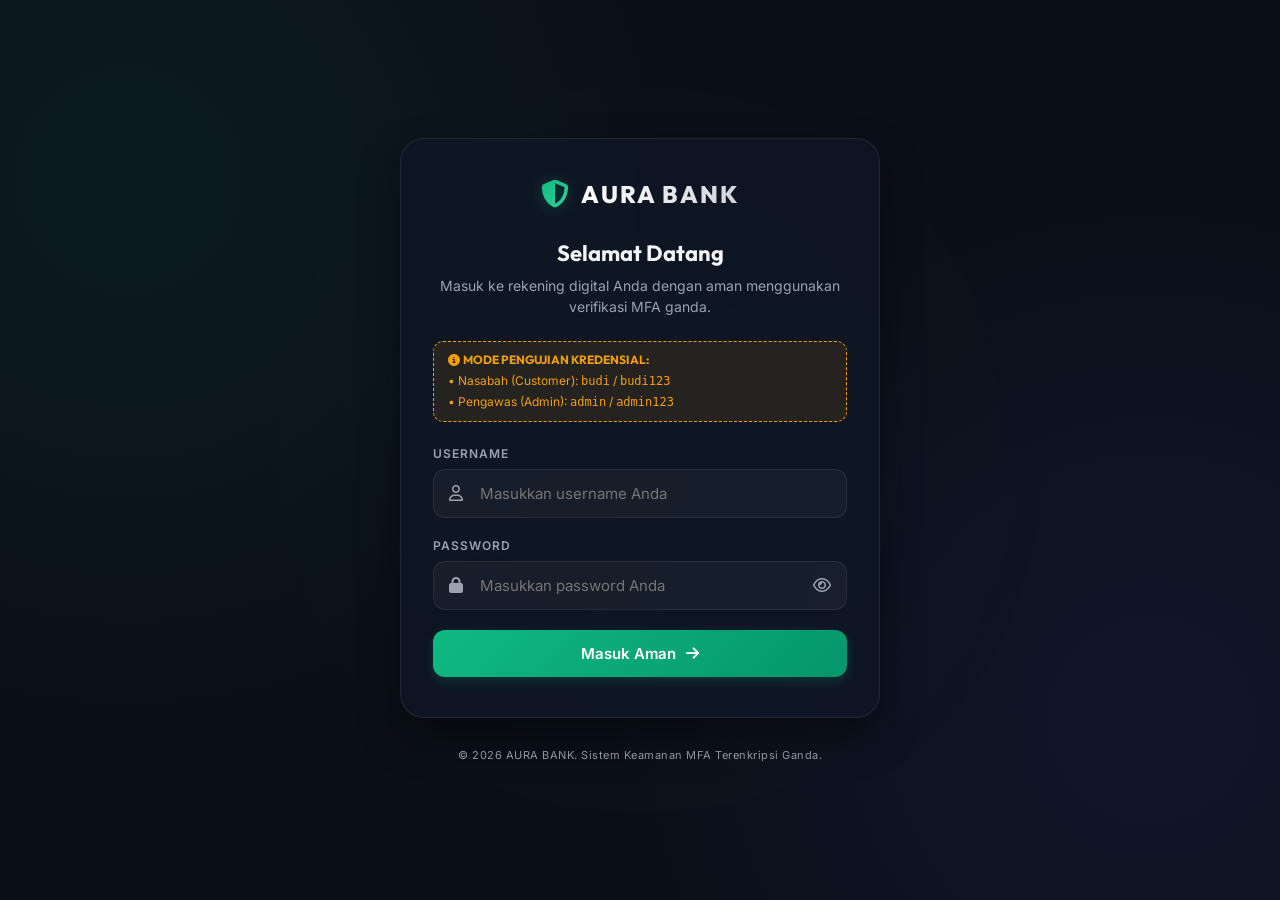
==== templates/index.html @ c96a9a83 "feat: initialize FastAPI banking application with modular authentication, OTP, and SQLite integratio" ====
<!DOCTYPE html>
<html lang="id">
<head>
    <meta charset="UTF-8">
    <meta name="viewport" content="width=device-width, initial-scale=1.0">
    <title>AURA BANK | Secure Digital Banking</title>
    <!-- Google Fonts: Inter & Outfit -->
    <link rel="preconnect" href="https://fonts.googleapis.com">
    <link rel="preconnect" href="https://fonts.gstatic.com" crossorigin>
    <link href="https://fonts.googleapis.com/css2?family=Inter:wght@300;400;500;600;700&family=Outfit:wght@400;500;600;700;800&display=swap" rel="stylesheet">
    <!-- FontAwesome for Premium Icons -->
    <link rel="stylesheet" href="https://cdnjs.cloudflare.com/ajax/libs/font-awesome/6.4.0/css/all.min.css">
    
    <style>
        :root {
            --bg-color: #0b0f19;
            --card-bg: rgba(17, 24, 39, 0.7);
            --card-border: rgba(255, 255, 255, 0.08);
            --primary: #10b981;
            --primary-hover: #34d399;
            --primary-light: rgba(16, 185, 129, 0.1);
            --secondary: #6366f1;
            --accent: #f59e0b;
            --accent-light: rgba(245, 158, 11, 0.1);
            --text-main: #f3f4f6;
            --text-muted: #9ca3af;
            --danger: #ef4444;
            --danger-light: rgba(239, 68, 68, 0.1);
            --font-display: 'Outfit', sans-serif;
            --font-body: 'Inter', sans-serif;
            --glass-blur: 16px;
        }

        * {
            box-sizing: border-box;
            margin: 0;
            padding: 0;
            transition: all 0.25s ease;
        }

        body {
            font-family: var(--font-body);
            background-color: var(--bg-color);
            background-image: 
                radial-gradient(circle at 10% 20%, rgba(16, 185, 129, 0.08) 0%, transparent 40%),
                radial-gradient(circle at 90% 80%, rgba(99, 102, 241, 0.08) 0%, transparent 40%);
            background-attachment: fixed;
            color: var(--text-main);
            min-height: 100vh;
            display: flex;
            flex-direction: column;
            justify-content: center;
            align-items: center;
            overflow-x: hidden;
            padding: 20px;
        }

        /* Ambient glowing dots */
        .glowing-bg {
            position: absolute;
            width: 400px;
            height: 400px;
            background: var(--primary);
            filter: blur(150px);
            opacity: 0.05;
            border-radius: 50%;
            z-index: -1;
            pointer-events: none;
        }

        /* Container & Cards */
        .container {
            width: 100%;
            max-width: 480px;
            position: relative;
        }

        .card {
            background: var(--card-bg);
            backdrop-filter: blur(var(--glass-blur));
            -webkit-backdrop-filter: blur(var(--glass-blur));
            border: 1px solid var(--card-border);
            border-radius: 24px;
            padding: 40px 32px;
            box-shadow: 0 20px 40px rgba(0, 0, 0, 0.4);
            display: none; /* Controlled by JS classes */
            animation: slideUp 0.5s cubic-bezier(0.16, 1, 0.3, 1) forwards;
        }

        .card.active {
            display: block;
        }

        @keyframes slideUp {
            from {
                opacity: 0;
                transform: translateY(20px);
            }
            to {
                opacity: 1;
                transform: translateY(0);
            }
        }

        /* Bank Logo / Header */
        .brand {
            display: flex;
            align-items: center;
            justify-content: center;
            gap: 12px;
            margin-bottom: 30px;
        }

        .brand-logo {
            font-size: 28px;
            color: var(--primary);
            background: linear-gradient(135deg, var(--primary), var(--primary-hover));
            -webkit-background-clip: text;
            -webkit-text-fill-color: transparent;
            filter: drop-shadow(0 2px 8px rgba(16, 185, 129, 0.3));
        }

        .brand-name {
            font-family: var(--font-display);
            font-weight: 800;
            font-size: 24px;
            letter-spacing: 2px;
            background: linear-gradient(to right, #ffffff, #d1d5db);
            -webkit-background-clip: text;
            -webkit-text-fill-color: transparent;
        }

        .card-title {
            font-family: var(--font-display);
            font-size: 22px;
            font-weight: 700;
            text-align: center;
            margin-bottom: 8px;
        }

        .card-subtitle {
            font-size: 14px;
            color: var(--text-muted);
            text-align: center;
            margin-bottom: 24px;
            line-height: 1.5;
        }

        /* Form Controls */
        .form-group {
            margin-bottom: 20px;
            position: relative;
        }

        .form-label {
            display: block;
            font-size: 12px;
            font-weight: 600;
            text-transform: uppercase;
            letter-spacing: 1px;
            color: var(--text-muted);
            margin-bottom: 8px;
        }

        .input-wrapper {
            position: relative;
        }

        .input-icon {
            position: absolute;
            left: 16px;
            top: 50%;
            transform: translateY(-50%);
            color: var(--text-muted);
            font-size: 16px;
        }

        .form-input {
            width: 100%;
            background: rgba(255, 255, 255, 0.04);
            border: 1px solid rgba(255, 255, 255, 0.08);
            border-radius: 12px;
            padding: 14px 16px 14px 46px;
            color: var(--text-main);
            font-family: var(--font-body);
            font-size: 15px;
            outline: none;
        }

        .form-input:focus {
            border-color: var(--primary);
            background: rgba(255, 255, 255, 0.07);
            box-shadow: 0 0 0 3px rgba(16, 185, 129, 0.15);
        }

        .password-toggle {
            position: absolute;
            right: 16px;
            top: 50%;
            transform: translateY(-50%);
            color: var(--text-muted);
            cursor: pointer;
        }

        .password-toggle:hover {
            color: var(--text-main);
        }

        /* Helper Badge (Testing Mode) */
        .test-badge {
            background: var(--accent-light);
            border: 1px dashed var(--accent);
            color: var(--accent);
            border-radius: 10px;
            padding: 10px 14px;
            font-size: 12px;
            margin-bottom: 24px;
            display: flex;
            flex-direction: column;
            gap: 4px;
            line-height: 1.4;
        }

        .test-badge strong {
            font-family: var(--font-display);
        }

        /* Buttons */
        .btn {
            width: 100%;
            background: linear-gradient(135deg, var(--primary) 0%, #059669 100%);
            border: none;
            color: white;
            padding: 14px 20px;
            border-radius: 12px;
            font-size: 15px;
            font-weight: 600;
            font-family: var(--font-body);
            cursor: pointer;
            display: flex;
            align-items: center;
            justify-content: center;
            gap: 10px;
            box-shadow: 0 4px 12px rgba(16, 185, 129, 0.2);
        }

        .btn:hover {
            transform: translateY(-2px);
            box-shadow: 0 6px 20px rgba(16, 185, 129, 0.35);
        }

        .btn:active {
            transform: translateY(0);
        }

        .btn-secondary {
            background: transparent;
            border: 1px solid rgba(255, 255, 255, 0.15);
            color: var(--text-main);
            box-shadow: none;
            margin-top: 12px;
        }

        .btn-secondary:hover {
            background: rgba(255, 255, 255, 0.05);
            border-color: rgba(255, 255, 255, 0.25);
            box-shadow: none;
        }

        /* OTP Inputs Grid */
        .otp-inputs {
            display: flex;
            justify-content: space-between;
            gap: 8px;
            margin: 24px 0;
        }

        .otp-box {
            width: 50px;
            height: 54px;
            border-radius: 12px;
            background: rgba(255, 255, 255, 0.04);
            border: 1px solid rgba(255, 255, 255, 0.08);
            color: var(--text-main);
            font-size: 22px;
            font-weight: 700;
            font-family: var(--font-display);
            text-align: center;
            outline: none;
        }

        .otp-box:focus {
            border-color: var(--primary);
            background: rgba(255, 255, 255, 0.07);
            box-shadow: 0 0 0 3px rgba(16, 185, 129, 0.15);
        }

        /* Dashboard UI (Full Banking Screen) */
        .dashboard-card {
            max-width: 600px;
            padding: 30px;
        }

        .dashboard-header {
            display: flex;
            justify-content: space-between;
            align-items: center;
            border-bottom: 1px solid rgba(255, 255, 255, 0.08);
            padding-bottom: 16px;
            margin-bottom: 24px;
        }

        .user-profile {
            display: flex;
            align-items: center;
            gap: 12px;
        }

        .user-avatar {
            width: 44px;
            height: 44px;
            border-radius: 50%;
            background: linear-gradient(135deg, var(--primary) 0%, var(--secondary) 100%);
            display: flex;
            align-items: center;
            justify-content: center;
            font-size: 18px;
            font-weight: 700;
            color: white;
            text-shadow: 0 1px 3px rgba(0,0,0,0.2);
        }

        .user-meta {
            display: flex;
            flex-direction: column;
        }

        .user-name {
            font-family: var(--font-display);
            font-weight: 600;
            font-size: 16px;
        }

        .role-badge {
            font-size: 10px;
            font-weight: 700;
            text-transform: uppercase;
            letter-spacing: 0.5px;
            padding: 2px 8px;
            border-radius: 20px;
            width: max-content;
            margin-top: 2px;
        }

        .role-customer {
            background: var(--primary-light);
            color: var(--primary);
            border: 1px solid rgba(16, 185, 129, 0.2);
        }

        .role-admin {
            background: rgba(99, 102, 241, 0.15);
            color: var(--secondary);
            border: 1px solid rgba(99, 102, 241, 0.2);
        }

        .logout-btn {
            background: rgba(239, 68, 68, 0.1);
            color: var(--danger);
            border: 1px solid rgba(239, 68, 68, 0.2);
            padding: 8px 12px;
            border-radius: 10px;
            font-size: 13px;
            font-weight: 600;
            cursor: pointer;
            display: flex;
            align-items: center;
            gap: 6px;
        }

        .logout-btn:hover {
            background: var(--danger);
            color: white;
        }

        /* Balance Display Card */
        .balance-card {
            background: linear-gradient(135deg, #1e293b 0%, #0f172a 100%);
            border: 1px solid rgba(255, 255, 255, 0.05);
            border-radius: 18px;
            padding: 20px;
            position: relative;
            overflow: hidden;
            margin-bottom: 24px;
        }

        .balance-card::before {
            content: '';
            position: absolute;
            top: -50%;
            right: -50%;
            width: 150px;
            height: 150px;
            background: var(--primary);
            filter: blur(80px);
            opacity: 0.15;
            pointer-events: none;
        }

        .balance-label {
            font-size: 12px;
            color: var(--text-muted);
            text-transform: uppercase;
            letter-spacing: 1px;
            display: flex;
            justify-content: space-between;
            align-items: center;
        }

        .balance-toggle {
            cursor: pointer;
            font-size: 14px;
        }

        .balance-value {
            font-family: var(--font-display);
            font-size: 32px;
            font-weight: 800;
            margin-top: 8px;
            letter-spacing: 0.5px;
            display: flex;
            align-items: center;
            gap: 8px;
        }

        /* Action Tabs & Forms */
        .tabs-header {
            display: flex;
            background: rgba(255, 255, 255, 0.03);
            border: 1px solid rgba(255, 255, 255, 0.06);
            border-radius: 14px;
            padding: 4px;
            margin-bottom: 20px;
        }

        .tab-btn {
            flex: 1;
            background: transparent;
            border: none;
            color: var(--text-muted);
            padding: 10px;
            font-size: 14px;
            font-weight: 600;
            font-family: var(--font-body);
            border-radius: 10px;
            cursor: pointer;
            display: flex;
            align-items: center;
            justify-content: center;
            gap: 8px;
        }

        .tab-btn.active {
            background: var(--primary-light);
            color: var(--primary);
        }

        .action-form {
            display: none;
        }

        .action-form.active {
            display: block;
            animation: fadeIn 0.3s ease;
        }

        @keyframes fadeIn {
            from { opacity: 0; }
            to { opacity: 1; }
        }

        /* Quick Amount Suggestion Buttons */
        .quick-amounts {
            display: grid;
            grid-template-columns: repeat(4, 1fr);
            gap: 8px;
            margin-top: 10px;
            margin-bottom: 18px;
        }

        .quick-btn {
            background: rgba(255, 255, 255, 0.04);
            border: 1px solid rgba(255, 255, 255, 0.06);
            border-radius: 8px;
            padding: 8px 4px;
            font-size: 12px;
            color: var(--text-main);
            cursor: pointer;
            text-align: center;
            font-family: var(--font-body);
        }

        .quick-btn:hover {
            background: var(--primary-light);
            border-color: var(--primary);
            color: var(--primary);
        }

        /* Transaction Log */
        .transaction-section {
            margin-top: 24px;
            border-top: 1px solid rgba(255, 255, 255, 0.08);
            padding-top: 20px;
        }

        .transaction-title {
            font-family: var(--font-display);
            font-size: 15px;
            font-weight: 700;
            margin-bottom: 12px;
            display: flex;
            align-items: center;
            gap: 8px;
        }

        .transaction-list {
            display: flex;
            flex-direction: column;
            gap: 10px;
            max-height: 150px;
            overflow-y: auto;
            padding-right: 4px;
        }

        .transaction-list::-webkit-scrollbar {
            width: 4px;
        }
        .transaction-list::-webkit-scrollbar-thumb {
            background: rgba(255, 255, 255, 0.1);
            border-radius: 10px;
        }

        .transaction-item {
            background: rgba(255, 255, 255, 0.02);
            border: 1px solid rgba(255, 255, 255, 0.04);
            border-radius: 10px;
            padding: 10px 14px;
            display: flex;
            justify-content: space-between;
            align-items: center;
            font-size: 13px;
        }

        .tx-info {
            display: flex;
            flex-direction: column;
            gap: 2px;
        }

        .tx-type {
            font-weight: 600;
        }

        .tx-time {
            font-size: 10px;
            color: var(--text-muted);
        }

        .tx-amount {
            font-family: var(--font-display);
            font-weight: 700;
        }

        .tx-deposit {
            color: var(--primary);
        }

        .tx-withdraw {
            color: var(--danger);
        }

        .tx-empty {
            text-align: center;
            font-size: 12px;
            color: var(--text-muted);
            padding: 14px 0;
            font-style: italic;
        }

        /* Toast Notification Popup */
        .toast-container {
            position: fixed;
            bottom: 24px;
            right: 24px;
            z-index: 9999;
            display: flex;
            flex-direction: column;
            gap: 10px;
            max-width: 320px;
            width: calc(100% - 48px);
        }

        .toast {
            background: rgba(30, 41, 59, 0.9);
            backdrop-filter: blur(8px);
            border: 1px solid rgba(255, 255, 255, 0.1);
            padding: 14px 18px;
            border-radius: 12px;
            color: white;
            box-shadow: 0 10px 25px rgba(0,0,0,0.3);
            display: flex;
            align-items: flex-start;
            gap: 12px;
            transform: translateX(120%);
            animation: slideIn 0.3s forwards cubic-bezier(0.16, 1, 0.3, 1);
        }

        @keyframes slideIn {
            to { transform: translateX(0); }
        }

        .toast.error {
            border-left: 4px solid var(--danger);
        }
        .toast.success {
            border-left: 4px solid var(--primary);
        }

        .toast-icon {
            font-size: 16px;
            margin-top: 2px;
        }
        .toast.error .toast-icon { color: var(--danger); }
        .toast.success .toast-icon { color: var(--primary); }

        .toast-message {
            font-size: 13px;
            line-height: 1.4;
        }

        /* Footer Credits */
        footer {
            margin-top: 30px;
            text-align: center;
            font-size: 11px;
            color: var(--text-muted);
            letter-spacing: 0.5px;
        }
    </style>
</head>
<body>
    <div class="glowing-bg"></div>

    <div class="container">
        <!-- ================= CARD 1: LOGIN ================= -->
        <div id="card-login" class="card active">
            <div class="brand">
                <i class="fa-solid fa-shield-halved brand-logo"></i>
                <span class="brand-name">AURA BANK</span>
            </div>
            <h2 class="card-title">Selamat Datang</h2>
            <p class="card-subtitle">Masuk ke rekening digital Anda dengan aman menggunakan verifikasi MFA ganda.</p>

            <!-- Test Mode Banner -->
            <div class="test-badge">
                <div><i class="fa-solid fa-circle-info"></i> <strong>MODE PENGUJIAN KREDENSIAL:</strong></div>
                <div>• Nasabah (Customer): <code>budi</code> / <code>budi123</code></div>
                <div>• Pengawas (Admin): <code>admin</code> / <code>admin123</code></div>
            </div>

            <form id="form-login" onsubmit="handleLogin(event)">
                <div class="form-group">
                    <label class="form-label">Username</label>
                    <div class="input-wrapper">
                        <i class="fa-regular fa-user input-icon"></i>
                        <input type="text" id="login-username" class="form-input" placeholder="Masukkan username Anda" required autocomplete="username">
                    </div>
                </div>

                <div class="form-group">
                    <label class="form-label">Password</label>
                    <div class="input-wrapper">
                        <i class="fa-solid fa-lock input-icon"></i>
                        <input type="password" id="login-password" class="form-input" placeholder="Masukkan password Anda" required autocomplete="current-password">
                        <i class="fa-regular fa-eye password-toggle" onclick="togglePasswordVisibility('login-password', this)"></i>
                    </div>
                </div>

                <button type="submit" class="btn" id="btn-login-submit">
                    <span>Masuk Aman</span>
                    <i class="fa-solid fa-arrow-right"></i>
                </button>
            </form>
        </div>

        <!-- ================= CARD 2: MFA OTP ================= -->
        <div id="card-otp" class="card">
            <div class="brand">
                <i class="fa-solid fa-key brand-logo"></i>
                <span class="brand-name">VERIFIKASI OTP</span>
            </div>
            <h2 class="card-title">Verifikasi Keamanan</h2>
            <p class="card-subtitle">Kode OTP telah dikirimkan secara internal. Masukkan 6 digit kode OTP Anda di bawah ini.</p>

            <!-- OTP helper badge (displays current OTP code) -->
            <div class="test-badge" id="otp-helper-badge">
                <div><i class="fa-solid fa-shield-cat"></i> <strong>PENGUJIAN (OTP):</strong></div>
                <div>Kode OTP Anda saat ini adalah: <code id="mock-otp-text" style="font-size: 14px; font-weight: bold;">123456</code></div>
                <div style="font-size: 10px; color: var(--text-muted);">*Dalam implementasi asli, kode ini dikirim melalui SMS/Email/Google Authenticator.</div>
            </div>

            <form id="form-otp" onsubmit="handleVerifyOTP(event)">
                <div class="otp-inputs">
                    <input type="text" maxlength="1" class="otp-box" oninput="moveFocus(this, 1)" onkeydown="backFocus(this, event)" required>
                    <input type="text" maxlength="1" class="otp-box" oninput="moveFocus(this, 2)" onkeydown="backFocus(this, event)" required>
                    <input type="text" maxlength="1" class="otp-box" oninput="moveFocus(this, 3)" onkeydown="backFocus(this, event)" required>
                    <input type="text" maxlength="1" class="otp-box" oninput="moveFocus(this, 4)" onkeydown="backFocus(this, event)" required>
                    <input type="text" maxlength="1" class="otp-box" oninput="moveFocus(this, 5)" onkeydown="backFocus(this, event)" required>
                    <input type="text" maxlength="1" class="otp-box" oninput="moveFocus(this, 6)" onkeydown="backFocus(this, event)" required>
                </div>

                <button type="submit" class="btn">
                    <span>Verifikasi & Masuk</span>
                    <i class="fa-solid fa-circle-check"></i>
                </button>

                <button type="button" class="btn btn-secondary" onclick="showCard('card-login')">
                    <i class="fa-solid fa-arrow-left"></i>
                    <span>Kembali</span>
                </button>
            </form>
        </div>

        <!-- ================= CARD 3: DASHBOARD ================= -->
        <div id="card-dashboard" class="card dashboard-card">
            <div class="dashboard-header">
                <div class="user-profile">
                    <div class="user-avatar" id="avatar-initial">B</div>
                    <div class="user-meta">
                        <span class="user-name" id="display-name">Budi Santoso</span>
                        <span class="role-badge role-customer" id="display-role">CUSTOMER</span>
                    </div>
                </div>
                <button class="logout-btn" onclick="handleLogout()">
                    <i class="fa-solid fa-power-off"></i>
                    <span>Logout</span>
                </button>
            </div>

            <!-- Balance Card -->
            <div class="balance-card">
                <div class="balance-label">
                    <span>Total Saldo Rekening</span>
                    <i class="fa-solid fa-eye-slash balance-toggle" onclick="toggleBalanceVisibility(this)"></i>
                </div>
                <div class="balance-value" id="balance-container">
                    <span>Rp</span>
                    <span id="display-balance">500.000,00</span>
                </div>
            </div>

            <!-- Transaction Form Area -->
            <div id="transaction-area">
                <div class="tabs-header">
                    <button class="tab-btn active" id="tab-deposit" onclick="switchTab('deposit')">
                        <i class="fa-solid fa-money-bill-transfer"></i> Setor Tunai
                    </button>
                    <button class="tab-btn" id="tab-withdraw" onclick="switchTab('withdraw')">
                        <i class="fa-solid fa-wallet"></i> Tarik Tunai
                    </button>
                </div>

                <!-- Form Setor Tunai -->
                <div id="form-deposit-container" class="action-form active">
                    <form onsubmit="handleDeposit(event)">
                        <div class="form-group">
                            <label class="form-label">Jumlah Setor (Rp)</label>
                            <div class="input-wrapper">
                                <i class="fa-solid fa-coins input-icon"></i>
                                <input type="number" id="deposit-amount" class="form-input" placeholder="Contoh: 100000" min="1000" required>
                            </div>
                            <div class="quick-amounts">
                                <button type="button" class="quick-btn" onclick="setAmount('deposit', 50000)">50K</button>
                                <button type="button" class="quick-btn" onclick="setAmount('deposit', 100000)">100K</button>
                                <button type="button" class="quick-btn" onclick="setAmount('deposit', 200000)">200K</button>
                                <button type="button" class="quick-btn" onclick="setAmount('deposit', 500000)">500K</button>
                            </div>
                        </div>
                        <button type="submit" class="btn">
                            <span>Konfirmasi Setoran</span>
                            <i class="fa-solid fa-arrow-up-right-from-square"></i>
                        </button>
                    </form>
                </div>

                <!-- Form Tarik Tunai -->
                <div id="form-withdraw-container" class="action-form">
                    <form onsubmit="handleWithdraw(event)">
                        <div class="form-group">
                            <label class="form-label">Jumlah Tarik (Rp)</label>
                            <div class="input-wrapper">
                                <i class="fa-solid fa-money-bill-wave input-icon"></i>
                                <input type="number" id="withdraw-amount" class="form-input" placeholder="Contoh: 50000" min="1000" required>
                            </div>
                            <div class="quick-amounts">
                                <button type="button" class="quick-btn" onclick="setAmount('withdraw', 50000)">50K</button>
                                <button type="button" class="quick-btn" onclick="setAmount('withdraw', 100000)">100K</button>
                                <button type="button" class="quick-btn" onclick="setAmount('withdraw', 200000)">200K</button>
                                <button type="button" class="quick-btn" onclick="setAmount('withdraw', 500000)">500K</button>
                            </div>
                        </div>
                        <button type="submit" class="btn" style="background: linear-gradient(135deg, var(--accent) 0%, #d97706 100%); box-shadow: 0 4px 12px rgba(245, 158, 11, 0.2);">
                            <span>Konfirmasi Penarikan</span>
                            <i class="fa-solid fa-arrow-down-left-from-square"></i>
                        </button>
                    </form>
                </div>
            </div>

            <!-- Transaction History Log -->
            <div class="transaction-section">
                <div class="transaction-title">
                    <i class="fa-solid fa-clock-rotate-left"></i>
                    <span>Aktivitas Transaksi Sesi Ini</span>
                </div>
                <div class="transaction-list" id="transaction-history">
                    <div class="tx-empty" id="tx-empty-text">Belum ada riwayat transaksi pada sesi ini.</div>
                </div>
            </div>
        </div>
    </div>

    <!-- Toast Notifications Container -->
    <div class="toast-container" id="toast-box"></div>

    <footer>
        &copy; 2026 AURA BANK. Sistem Keamanan MFA Terenkripsi Ganda.
    </footer>

    <script>
        // Global State
        let sessionToken = localStorage.getItem('aura_session_token') || null;
        let tempUsername = ''; // Used during MFA transition
        let userRole = '';
        let isBalanceHidden = false;
        let balanceValue = 0;

        // Auto check session on load
        window.addEventListener('DOMContentLoaded', () => {
            if (sessionToken) {
                loadDashboard();
            } else {
                showCard('card-login');
            }
            setupOTPEvents();
        });

        // UI Routing (Card Switcher)
        function showCard(cardId) {
            document.querySelectorAll('.card').forEach(card => card.classList.remove('active'));
            document.getElementById(cardId).classList.add('active');
        }

        // Toggle Password Visibility
        function togglePasswordVisibility(inputId, icon) {
            const input = document.getElementById(inputId);
            if (input.type === 'password') {
                input.type = 'text';
                icon.classList.replace('fa-eye', 'fa-eye-slash');
            } else {
                input.type = 'password';
                icon.classList.replace('fa-eye-slash', 'fa-eye');
            }
        }

        // Show Toast Notifications
        function showToast(message, type = 'success') {
            const container = document.getElementById('toast-box');
            const toast = document.createElement('div');
            toast.className = `toast ${type}`;
            
            const icon = type === 'success' ? 'fa-circle-check' : 'fa-triangle-exclamation';
            toast.innerHTML = `
                <i class="fa-solid ${icon} toast-icon"></i>
                <div class="toast-message">${message}</div>
            `;
            
            container.appendChild(toast);
            
            // Auto remove after 4 seconds
            setTimeout(() => {
                toast.style.animation = 'slideIn 0.3s reverse forwards';
                setTimeout(() => toast.remove(), 300);
            }, 4000);
        }

        // OTP inputs auto focus management
        function setupOTPEvents() {
            const otpBoxes = document.querySelectorAll('.otp-box');
            otpBoxes.forEach((box, idx) => {
                // handle paste behavior
                box.addEventListener('paste', (e) => {
                    const data = e.clipboardData.getData('text').trim();
                    if (data.length === 6 && /^\d+$/.test(data)) {
                        otpBoxes.forEach((input, inputIdx) => {
                            input.value = data[inputIdx];
                        });
                        otpBoxes[5].focus();
                    }
                    e.preventDefault();
                });
            });
        }

        function moveFocus(input, nextIndex) {
            // Only allow numbers
            input.value = input.value.replace(/[^0-9]/g, '');
            
            if (input.value.length === 1 && nextIndex < 6) {
                const otpBoxes = document.querySelectorAll('.otp-box');
                otpBoxes[nextIndex].focus();
            }
        }

        function backFocus(input, event) {
            if (event.key === 'Backspace' && input.value.length === 0) {
                const otpBoxes = document.querySelectorAll('.otp-box');
                // find index of current box
                const idx = Array.from(otpBoxes).indexOf(input);
                if (idx > 0) {
                    otpBoxes[idx - 1].focus();
                }
            }
        }

        function getOTPValue() {
            const otpBoxes = document.querySelectorAll('.otp-box');
            return Array.from(otpBoxes).map(box => box.value).join('');
        }

        function clearOTPInputs() {
            document.querySelectorAll('.otp-box').forEach(box => box.value = '');
        }

        // --- AUTH & TRANS ROUTINES ---

        // Login Submit Handler (Step 1)
        async function handleLogin(e) {
            e.preventDefault();
            const usernameInput = document.getElementById('login-username');
            const passwordInput = document.getElementById('login-password');
            const submitBtn = document.getElementById('btn-login-submit');

            // Set Loading state
            submitBtn.disabled = true;
            submitBtn.innerHTML = `<i class="fa-solid fa-circle-notch fa-spin"></i><span>Memverifikasi...</span>`;

            try {
                const response = await fetch('/api/login', {
                    method: 'POST',
                    headers: { 'Content-Type': 'application/json' },
                    body: JSON.stringify({
                        username: usernameInput.value,
                        password: passwordInput.value
                    })
                });

                const result = await response.json();
                
                if (response.ok && result.success) {
                    tempUsername = result.username;
                    
                    // Show OTP Helper Code
                    document.getElementById('mock-otp-text').innerText = result.otp_code;
                    
                    showToast('Password cocok! Silakan verifikasi OTP.', 'success');
                    showCard('card-otp');
                    clearOTPInputs();
                    // Focus first OTP box
                    setTimeout(() => document.querySelectorAll('.otp-box')[0].focus(), 300);
                } else {
                    showToast(result.detail || result.message || 'Login gagal. Periksa username dan password.', 'error');
                }
            } catch (err) {
                console.error(err);
                showToast('Koneksi ke server gagal.', 'error');
            } finally {
                // Restore button
                submitBtn.disabled = false;
                submitBtn.innerHTML = `<span>Masuk Aman</span><i class="fa-solid fa-arrow-right"></i>`;
            }
        }

        // Verify OTP Handler (Step 2)
        async function handleVerifyOTP(e) {
            e.preventDefault();
            const otp = getOTPValue();
            
            if (otp.length < 6) {
                showToast('Masukkan 6 digit kode OTP secara lengkap.', 'error');
                return;
            }

            try {
                const response = await fetch('/api/verify-otp', {
                    method: 'POST',
                    headers: { 'Content-Type': 'application/json' },
                    body: JSON.stringify({
                        username: tempUsername,
                        otp_code: otp
                    })
                });

                const result = await response.json();

                if (response.ok && result.success) {
                    sessionToken = result.token;
                    localStorage.setItem('aura_session_token', sessionToken);
                    
                    showToast('Verifikasi sukses! Selamat datang.', 'success');
                    loadDashboard();
                } else {
                    showToast(result.detail || result.message || 'Kode OTP tidak valid atau kedaluwarsa.', 'error');
                }
            } catch (err) {
                console.error(err);
                showToast('Gagal memverifikasi OTP.', 'error');
            }
        }

        // Load Dashboard Data (Session Secured)
        async function loadDashboard() {
            if (!sessionToken) return;

            try {
                const response = await fetch('/api/dashboard', {
                    method: 'GET',
                    headers: { 'Authorization': `Bearer ${sessionToken}` }
                });

                if (response.status === 401) {
                    // Session invalid or expired
                    handleLogout();
                    showToast('Sesi Anda telah kedaluwarsa. Silakan login kembali.', 'error');
                    return;
                }

                const result = await response.json();

                if (response.ok && result.success) {
                    // Fill profile data
                    document.getElementById('display-name').innerText = result.username;
                    document.getElementById('avatar-initial').innerText = result.username.substring(0, 2).toUpperCase();
                    
                    const roleBadge = document.getElementById('display-role');
                    roleBadge.innerText = result.role.toUpperCase();
                    if (result.role === 'admin') {
                        roleBadge.className = 'role-badge role-admin';
                    } else {
                        roleBadge.className = 'role-badge role-customer';
                    }

                    // Save balance state
                    balanceValue = result.balance;
                    userRole = result.role;
                    updateBalanceUI();

                    // Block/unblock UI actions based on Role
                    const txArea = document.getElementById('transaction-area');
                    if (result.role === 'admin') {
                        txArea.innerHTML = `
                            <div style="background: rgba(99,102,241,0.1); border: 1px solid rgba(99,102,241,0.3); border-radius: 12px; padding: 18px; text-align: center; color: var(--text-muted); font-size: 14px;">
                                <i class="fa-solid fa-user-gear" style="font-size: 24px; color: var(--secondary); margin-bottom: 8px; display: block;"></i>
                                Akun Anda terdeteksi sebagai <strong>ADMINISTRATOR</strong>.
                                <br>Sesuai kepatuhan, transaksi keuangan diblokir bagi administrator.
                            </div>
                        `;
                    }

                    showCard('card-dashboard');
                } else {
                    handleLogout();
                }
            } catch (err) {
                console.error(err);
                showToast('Gagal memuat dashboard.', 'error');
                handleLogout();
            }
        }

        // Toggle Balance Show/Hide
        function toggleBalanceVisibility(icon) {
            isBalanceHidden = !isBalanceHidden;
            if (isBalanceHidden) {
                icon.className = 'fa-solid fa-eye balance-toggle';
            } else {
                icon.className = 'fa-solid fa-eye-slash balance-toggle';
            }
            updateBalanceUI();
        }

        function updateBalanceUI() {
            const container = document.getElementById('balance-container');
            if (isBalanceHidden) {
                container.innerHTML = `<span>Rp</span><span>••••••••</span>`;
            } else {
                container.innerHTML = `<span>Rp</span><span>${formatRupiah(balanceValue)}</span>`;
            }
        }

        function formatRupiah(number) {
            return new Intl.NumberFormat('id-ID', { minimumFractionDigits: 2, maximumFractionDigits: 2 }).format(number);
        }

        // Dashboard Tabs Setup
        function switchTab(action) {
            document.querySelectorAll('.tab-btn').forEach(btn => btn.classList.remove('active'));
            document.querySelectorAll('.action-form').forEach(form => form.classList.remove('active'));

            document.getElementById(`tab-${action}`).classList.add('active');
            document.getElementById(`form-${action}-container`).classList.add('active');
        }

        function setAmount(type, amount) {
            document.getElementById(`${type}-amount`).value = amount;
        }

        // Transaction: Setor Tunai (Deposit)
        async function handleDeposit(e) {
            e.preventDefault();
            const amountInput = document.getElementById('deposit-amount');
            const amount = parseFloat(amountInput.value);

            if (isNaN(amount) || amount <= 0) {
                showToast('Jumlah setor harus lebih besar dari 0.', 'error');
                return;
            }

            try {
                const response = await fetch('/api/deposit', {
                    method: 'POST',
                    headers: { 
                        'Content-Type': 'application/json',
                        'Authorization': `Bearer ${sessionToken}`
                    },
                    body: JSON.stringify({ amount: amount })
                });

                const result = await response.json();

                if (response.ok && result.success) {
                    balanceValue = result.new_balance;
                    updateBalanceUI();
                    amountInput.value = '';
                    showToast(result.message, 'success');
                    addTransactionToHistory('Setor Tunai', amount, 'deposit');
                } else {
                    showToast(result.message || 'Transaksi gagal.', 'error');
                }
            } catch (err) {
                console.error(err);
                showToast('Koneksi transaksi gagal.', 'error');
            }
        }

        // Transaction: Tarik Tunai (Withdraw)
        async function handleWithdraw(e) {
            e.preventDefault();
            const amountInput = document.getElementById('withdraw-amount');
            const amount = parseFloat(amountInput.value);

            if (isNaN(amount) || amount <= 0) {
                showToast('Jumlah penarikan harus lebih besar dari 0.', 'error');
                return;
            }

            try {
                const response = await fetch('/api/withdraw', {
                    method: 'POST',
                    headers: { 
                        'Content-Type': 'application/json',
                        'Authorization': `Bearer ${sessionToken}`
                    },
                    body: JSON.stringify({ amount: amount })
                });

                const result = await response.json();

                if (response.ok && result.success) {
                    balanceValue = result.new_balance;
                    updateBalanceUI();
                    amountInput.value = '';
                    showToast(result.message, 'success');
                    addTransactionToHistory('Tarik Tunai', amount, 'withdraw');
                } else {
                    showToast(result.message || 'Transaksi gagal.', 'error');
                }
            } catch (err) {
                console.error(err);
                showToast('Koneksi transaksi gagal.', 'error');
            }
        }

        // Add Local Transaction Log
        function addTransactionToHistory(type, amount, classType) {
            const list = document.getElementById('transaction-history');
            const emptyText = document.getElementById('tx-empty-text');
            if (emptyText) emptyText.remove();

            const item = document.createElement('div');
            item.className = 'transaction-item';
            
            const now = new Date();
            const timeStr = now.toLocaleTimeString('id-ID', { hour: '2-digit', minute: '2-digit', second: '2-digit' });

            item.innerHTML = `
                <div class="tx-info">
                    <span class="tx-type">${type}</span>
                    <span class="tx-time">${timeStr} WIB</span>
                </div>
                <div class="tx-amount tx-${classType}">
                    ${classType === 'deposit' ? '+' : '-'} Rp ${formatRupiah(amount)}
                </div>
            `;
            
            // Insert at top
            list.insertBefore(item, list.firstChild);
        }

        // Logout Routine
        async function handleLogout() {
            if (sessionToken) {
                try {
                    await fetch('/api/logout', {
                        method: 'POST',
                        headers: { 'Authorization': `Bearer ${sessionToken}` }
                    });
                } catch (err) {
                    console.error('Logout error on server:', err);
                }
            }

            sessionToken = null;
            tempUsername = '';
            userRole = '';
            localStorage.removeItem('aura_session_token');
            
            // Clear inputs
            document.getElementById('login-username').value = '';
            document.getElementById('login-password').value = '';
            clearOTPInputs();
            
            // Reset Tx History
            const list = document.getElementById('transaction-history');
            list.innerHTML = `<div class="tx-empty" id="tx-empty-text">Belum ada riwayat transaksi pada sesi ini.</div>`;

            showToast('Anda telah logout dengan aman.', 'success');
            showCard('card-login');
        }
    </script>
</body>
</html>
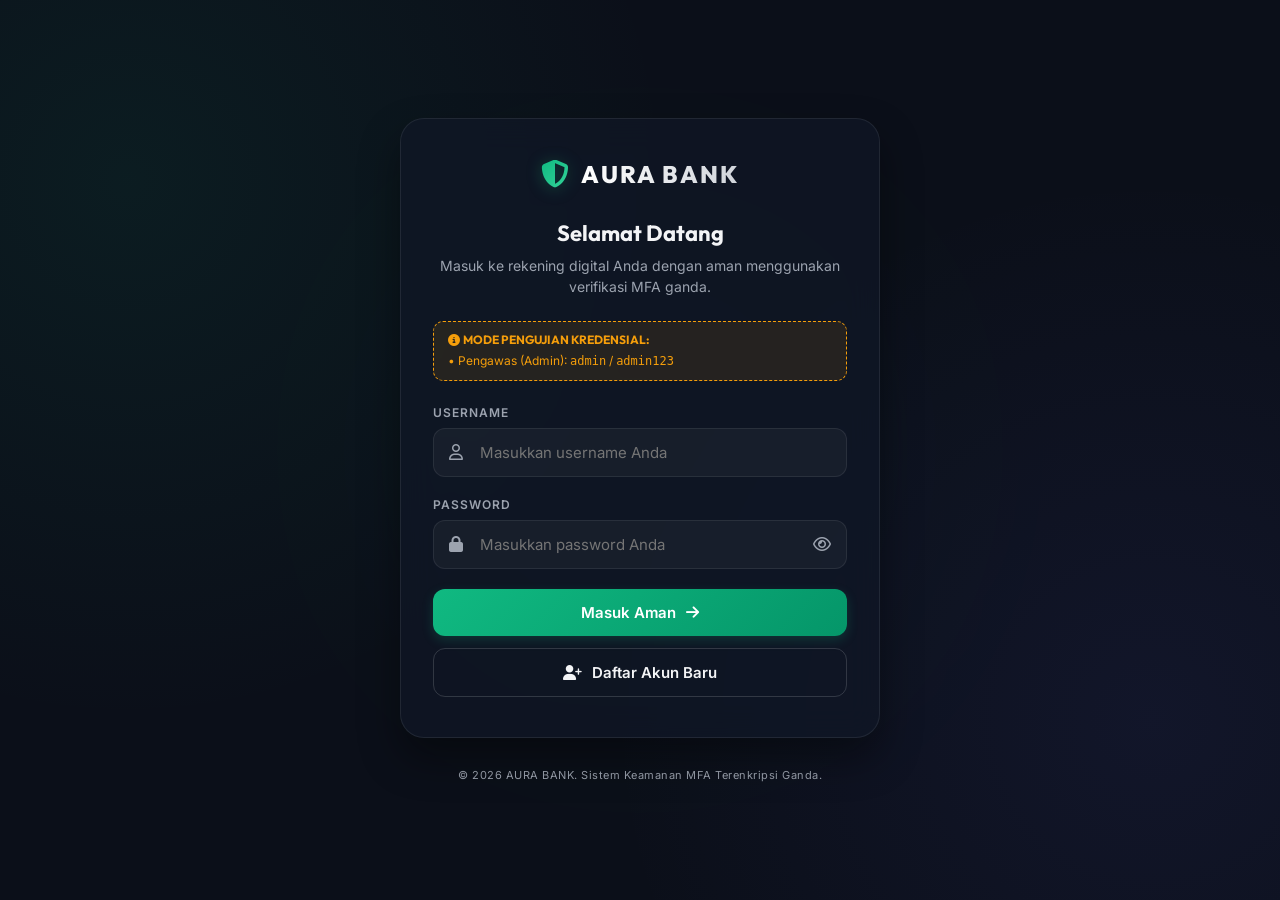
==== commit b354a56c: "auth_session done" ====
--- a/templates/index.html
+++ b/templates/index.html
@@ -664,7 +664,6 @@
             <!-- Test Mode Banner -->
             <div class="test-badge">
                 <div><i class="fa-solid fa-circle-info"></i> <strong>MODE PENGUJIAN KREDENSIAL:</strong></div>
-                <div>• Nasabah (Customer): <code>budi</code> / <code>budi123</code></div>
                 <div>• Pengawas (Admin): <code>admin</code> / <code>admin123</code></div>
             </div>
 
@@ -689,6 +688,49 @@
                 <button type="submit" class="btn" id="btn-login-submit">
                     <span>Masuk Aman</span>
                     <i class="fa-solid fa-arrow-right"></i>
+                </button>
+                <button type="button" class="btn btn-secondary" onclick="showCard('card-register')">
+                    <i class="fa-solid fa-user-plus"></i>
+                    <span>Daftar Akun Baru</span>
+                </button>
+            </form>
+        </div>
+
+        <!-- ================= CARD 4: REGISTER ================= -->
+        <div id="card-register" class="card">
+            <div class="brand">
+                <i class="fa-solid fa-user-plus brand-logo"></i>
+                <span class="brand-name">AURA BANK</span>
+            </div>
+            <h2 class="card-title">Daftar Akun Baru</h2>
+            <p class="card-subtitle">Buat akun nasabah AURA BANK dan mulai kelola keuangan digital Anda secara aman.</p>
+
+            <form id="form-register" onsubmit="handleRegister(event)">
+                <div class="form-group">
+                    <label class="form-label">Username</label>
+                    <div class="input-wrapper">
+                        <i class="fa-regular fa-user input-icon"></i>
+                        <input type="text" id="register-username" class="form-input" placeholder="Pilih username unik" required autocomplete="username">
+                    </div>
+                </div>
+
+                <div class="form-group">
+                    <label class="form-label">Password</label>
+                    <div class="input-wrapper">
+                        <i class="fa-solid fa-lock input-icon"></i>
+                        <input type="password" id="register-password" class="form-input" placeholder="Minimal 6 karakter" required autocomplete="new-password">
+                        <i class="fa-regular fa-eye password-toggle" onclick="togglePasswordVisibility('register-password', this)"></i>
+                    </div>
+                </div>
+
+                <button type="submit" class="btn" id="btn-register-submit">
+                    <span>Daftar Sekarang</span>
+                    <i class="fa-solid fa-circle-check"></i>
+                </button>
+
+                <button type="button" class="btn btn-secondary" onclick="showCard('card-login')">
+                    <i class="fa-solid fa-arrow-left"></i>
+                    <span>Kembali ke Login</span>
                 </button>
             </form>
         </div>
@@ -827,6 +869,36 @@
                     <div class="tx-empty" id="tx-empty-text">Belum ada riwayat transaksi pada sesi ini.</div>
                 </div>
             </div>
+
+            <!-- Admin Panel Area -->
+            <div id="admin-area" style="display: none; margin-top: 20px;">
+                <h3 style="font-family: var(--font-display); font-size: 16px; margin-bottom: 15px; color: var(--secondary); display: flex; align-items: center; gap: 8px;">
+                    <i class="fa-solid fa-user-shield"></i> Panel Kontrol Administrator
+                </h3>
+                
+                <div class="tabs-header">
+                    <button class="tab-btn active" id="tab-admin-users" onclick="switchAdminTab('users')">
+                        <i class="fa-solid fa-users"></i> Daftar Nasabah
+                    </button>
+                    <button class="tab-btn" id="tab-admin-txs" onclick="switchAdminTab('txs')">
+                        <i class="fa-solid fa-file-invoice-dollar"></i> Audit Log Transaksi
+                    </button>
+                </div>
+
+                <!-- Admin: Users List -->
+                <div id="admin-users-container" class="action-form active">
+                    <div style="max-height: 250px; overflow-y: auto;" id="admin-users-list">
+                        <!-- Loaded dynamically -->
+                    </div>
+                </div>
+
+                <!-- Admin: Audit Log -->
+                <div id="admin-txs-container" class="action-form">
+                    <div style="max-height: 250px; overflow-y: auto;" id="admin-txs-list">
+                        <!-- Loaded dynamically -->
+                    </div>
+                </div>
+            </div>
         </div>
     </div>
 
@@ -943,6 +1015,54 @@
         }
 
         // --- AUTH & TRANS ROUTINES ---
+
+        // Register Submit Handler
+        async function handleRegister(e) {
+            e.preventDefault();
+            const usernameInput = document.getElementById('register-username');
+            const passwordInput = document.getElementById('register-password');
+            const submitBtn = document.getElementById('btn-register-submit');
+
+            if (usernameInput.value.trim().length < 3) {
+                showToast('Username minimal terdiri dari 3 karakter.', 'error');
+                return;
+            }
+            if (passwordInput.value.length < 6) {
+                showToast('Password minimal terdiri dari 6 karakter.', 'error');
+                return;
+            }
+
+            submitBtn.disabled = true;
+            submitBtn.innerHTML = `<i class="fa-solid fa-circle-notch fa-spin"></i><span>Mendaftar...</span>`;
+
+            try {
+                const response = await fetch('/api/register', {
+                    method: 'POST',
+                    headers: { 'Content-Type': 'application/json' },
+                    body: JSON.stringify({
+                        username: usernameInput.value,
+                        password: passwordInput.value
+                    })
+                });
+
+                const result = await response.json();
+
+                if (response.ok && result.success) {
+                    showToast(result.message, 'success');
+                    usernameInput.value = '';
+                    passwordInput.value = '';
+                    showCard('card-login');
+                } else {
+                    showToast(result.detail || result.message || 'Registrasi gagal.', 'error');
+                }
+            } catch (err) {
+                console.error(err);
+                showToast('Koneksi ke server gagal.', 'error');
+            } finally {
+                submitBtn.disabled = false;
+                submitBtn.innerHTML = `<span>Daftar Sekarang</span><i class="fa-solid fa-circle-check"></i>`;
+            }
+        }
 
         // Login Submit Handler (Step 1)
         async function handleLogin(e) {
@@ -1054,27 +1174,32 @@
                     
                     const roleBadge = document.getElementById('display-role');
                     roleBadge.innerText = result.role.toUpperCase();
+                    
+                    const balanceCard = document.querySelector('.balance-card');
+                    const txArea = document.getElementById('transaction-area');
+                    const txSection = document.querySelector('.transaction-section');
+                    const adminArea = document.getElementById('admin-area');
+
                     if (result.role === 'admin') {
                         roleBadge.className = 'role-badge role-admin';
+                        if (balanceCard) balanceCard.style.display = 'none';
+                        if (txArea) txArea.style.display = 'none';
+                        if (txSection) txSection.style.display = 'none';
+                        if (adminArea) {
+                            adminArea.style.display = 'block';
+                            loadAdminData();
+                        }
                     } else {
                         roleBadge.className = 'role-badge role-customer';
-                    }
-
-                    // Save balance state
-                    balanceValue = result.balance;
-                    userRole = result.role;
-                    updateBalanceUI();
-
-                    // Block/unblock UI actions based on Role
-                    const txArea = document.getElementById('transaction-area');
-                    if (result.role === 'admin') {
-                        txArea.innerHTML = `
-                            <div style="background: rgba(99,102,241,0.1); border: 1px solid rgba(99,102,241,0.3); border-radius: 12px; padding: 18px; text-align: center; color: var(--text-muted); font-size: 14px;">
-                                <i class="fa-solid fa-user-gear" style="font-size: 24px; color: var(--secondary); margin-bottom: 8px; display: block;"></i>
-                                Akun Anda terdeteksi sebagai <strong>ADMINISTRATOR</strong>.
-                                <br>Sesuai kepatuhan, transaksi keuangan diblokir bagi administrator.
-                            </div>
-                        `;
+                        if (balanceCard) balanceCard.style.display = 'block';
+                        if (txArea) txArea.style.display = 'block';
+                        if (txSection) txSection.style.display = 'block';
+                        if (adminArea) adminArea.style.display = 'none';
+
+                        // Save balance state
+                        balanceValue = result.balance;
+                        userRole = result.role;
+                        updateBalanceUI();
                     }
 
                     showCard('card-dashboard');
@@ -1114,11 +1239,111 @@
 
         // Dashboard Tabs Setup
         function switchTab(action) {
-            document.querySelectorAll('.tab-btn').forEach(btn => btn.classList.remove('active'));
-            document.querySelectorAll('.action-form').forEach(form => form.classList.remove('active'));
+            document.querySelectorAll('#transaction-area .tab-btn').forEach(btn => btn.classList.remove('active'));
+            document.querySelectorAll('#transaction-area .action-form').forEach(form => form.classList.remove('active'));
 
             document.getElementById(`tab-${action}`).classList.add('active');
             document.getElementById(`form-${action}-container`).classList.add('active');
+        }
+
+        // Switch between Admin Tabs (Users vs Txs)
+        function switchAdminTab(action) {
+            document.querySelectorAll('#admin-area .tab-btn').forEach(btn => btn.classList.remove('active'));
+            document.querySelectorAll('#admin-area .action-form').forEach(form => form.classList.remove('active'));
+
+            document.getElementById(`tab-admin-${action}`).classList.add('active');
+            document.getElementById(`admin-${action}-container`).classList.add('active');
+        }
+
+        // Load Admin Data (Users list & Audit Logs)
+        async function loadAdminData() {
+            loadAdminUsers();
+            loadAdminTransactions();
+        }
+
+        async function loadAdminUsers() {
+            const listContainer = document.getElementById('admin-users-list');
+            listContainer.innerHTML = `<div style="text-align: center; padding: 20px; color: var(--text-muted);"><i class="fa-solid fa-spinner fa-spin"></i> Memuat data nasabah...</div>`;
+            try {
+                const response = await fetch('/api/admin/users', {
+                    method: 'GET',
+                    headers: { 'Authorization': `Bearer ${sessionToken}` }
+                });
+                const result = await response.json();
+                if (response.ok && result.success) {
+                    if (result.users.length === 0) {
+                        listContainer.innerHTML = `<div class="tx-empty">Belum ada nasabah terdaftar.</div>`;
+                        return;
+                    }
+                    listContainer.innerHTML = result.users.map(u => `
+                        <div class="transaction-item" style="margin-bottom: 8px;">
+                            <div class="tx-info">
+                                <span class="tx-type" style="color: var(--text-main);"><i class="fa-regular fa-user" style="margin-right: 6px; color: var(--primary);"></i>${u.username}</span>
+                                <span class="tx-time">Tipe Peran: Nasabah</span>
+                            </div>
+                            <div class="tx-amount tx-deposit" style="font-size: 14px; font-family: var(--font-display);">
+                                Rp ${formatRupiah(u.balance)}
+                            </div>
+                        </div>
+                    `).join('');
+                } else {
+                    listContainer.innerHTML = `<div class="tx-empty" style="color: var(--danger);">Gagal memuat data nasabah.</div>`;
+                }
+            } catch (err) {
+                console.error(err);
+                listContainer.innerHTML = `<div class="tx-empty" style="color: var(--danger);">Kesalahan koneksi ke server.</div>`;
+            }
+        }
+
+        async function loadAdminTransactions() {
+            const listContainer = document.getElementById('admin-txs-list');
+            listContainer.innerHTML = `<div style="text-align: center; padding: 20px; color: var(--text-muted);"><i class="fa-solid fa-spinner fa-spin"></i> Memuat audit log...</div>`;
+            try {
+                const response = await fetch('/api/admin/transactions', {
+                    method: 'GET',
+                    headers: { 'Authorization': `Bearer ${sessionToken}` }
+                });
+                const result = await response.json();
+                if (response.ok && result.success) {
+                    if (result.transactions.length === 0) {
+                        listContainer.innerHTML = `<div class="tx-empty">Belum ada riwayat transaksi sistem.</div>`;
+                        return;
+                    }
+                    listContainer.innerHTML = result.transactions.map(t => {
+                        const isDeposit = t.type === 'deposit';
+                        const typeLabel = isDeposit ? 'Setor Tunai' : 'Tarik Tunai';
+                        const typeClass = isDeposit ? 'tx-deposit' : 'tx-withdraw';
+                        const prefix = isDeposit ? '+' : '-';
+                        
+                        // Parse timestamp
+                        let timeStr = t.created_at;
+                        try {
+                            const date = new Date(t.created_at + 'Z');
+                            timeStr = date.toLocaleString('id-ID', { hour: '2-digit', minute: '2-digit', second: '2-digit' }) + ' WIB';
+                        } catch (e) {}
+
+                        return `
+                            <div class="transaction-item" style="margin-bottom: 8px;">
+                                <div class="tx-info">
+                                    <span class="tx-type" style="color: var(--text-main); font-size: 13px;">
+                                        <strong style="color: var(--secondary);">${t.username}</strong>: ${typeLabel}
+                                    </span>
+                                    <span class="tx-time">${timeStr}</span>
+                                </div>
+                                <div class="tx-amount ${typeClass}" style="font-size: 14px; text-align: right; font-family: var(--font-display);">
+                                    ${prefix} Rp ${formatRupiah(t.amount)}
+                                    <div style="font-size: 10px; color: var(--text-muted); font-weight: normal; font-family: var(--font-body);">Saldo sisa: Rp ${formatRupiah(t.balance_after)}</div>
+                                </div>
+                            </div>
+                        `;
+                    }).join('');
+                } else {
+                    listContainer.innerHTML = `<div class="tx-empty" style="color: var(--danger);">Gagal memuat audit log.</div>`;
+                }
+            } catch (err) {
+                console.error(err);
+                listContainer.innerHTML = `<div class="tx-empty" style="color: var(--danger);">Kesalahan koneksi ke server.</div>`;
+            }
         }
 
         function setAmount(type, amount) {
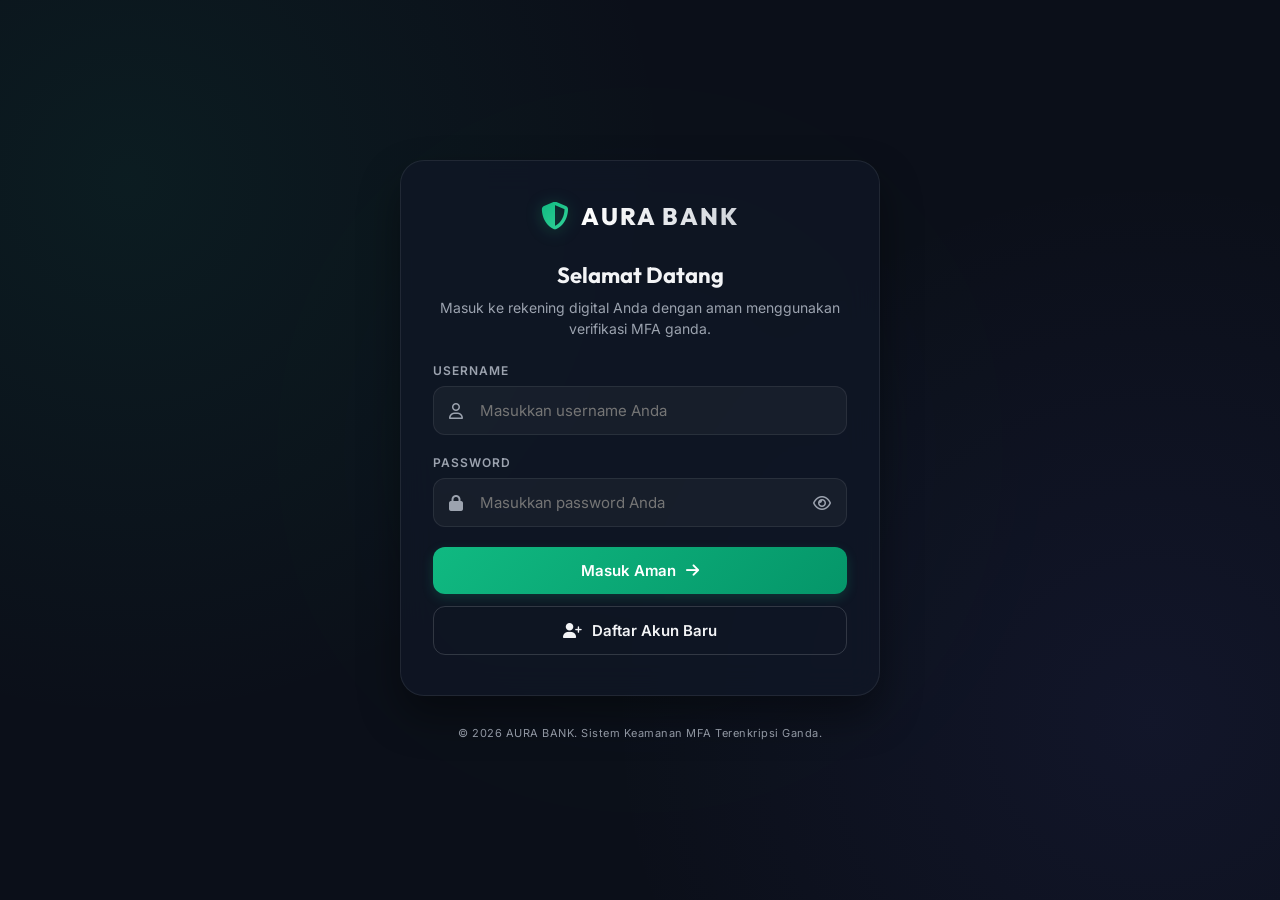
==== commit d172d48b: "otp security" ====
--- a/templates/index.html
+++ b/templates/index.html
@@ -661,11 +661,6 @@
             <h2 class="card-title">Selamat Datang</h2>
             <p class="card-subtitle">Masuk ke rekening digital Anda dengan aman menggunakan verifikasi MFA ganda.</p>
 
-            <!-- Test Mode Banner -->
-            <div class="test-badge">
-                <div><i class="fa-solid fa-circle-info"></i> <strong>MODE PENGUJIAN KREDENSIAL:</strong></div>
-                <div>• Pengawas (Admin): <code>admin</code> / <code>admin123</code></div>
-            </div>
 
             <form id="form-login" onsubmit="handleLogin(event)">
                 <div class="form-group">
@@ -715,6 +710,14 @@
                 </div>
 
                 <div class="form-group">
+                    <label class="form-label">Alamat Email (Gmail)</label>
+                    <div class="input-wrapper">
+                        <i class="fa-regular fa-envelope input-icon"></i>
+                        <input type="email" id="register-email" class="form-input" placeholder="contoh_email@gmail.com" required autocomplete="email">
+                    </div>
+                </div>
+
+                <div class="form-group">
                     <label class="form-label">Password</label>
                     <div class="input-wrapper">
                         <i class="fa-solid fa-lock input-icon"></i>
@@ -744,12 +747,6 @@
             <h2 class="card-title">Verifikasi Keamanan</h2>
             <p class="card-subtitle">Kode OTP telah dikirimkan secara internal. Masukkan 6 digit kode OTP Anda di bawah ini.</p>
 
-            <!-- OTP helper badge (displays current OTP code) -->
-            <div class="test-badge" id="otp-helper-badge">
-                <div><i class="fa-solid fa-shield-cat"></i> <strong>PENGUJIAN (OTP):</strong></div>
-                <div>Kode OTP Anda saat ini adalah: <code id="mock-otp-text" style="font-size: 14px; font-weight: bold;">123456</code></div>
-                <div style="font-size: 10px; color: var(--text-muted);">*Dalam implementasi asli, kode ini dikirim melalui SMS/Email/Google Authenticator.</div>
-            </div>
 
             <form id="form-otp" onsubmit="handleVerifyOTP(event)">
                 <div class="otp-inputs">
@@ -1020,11 +1017,16 @@
         async function handleRegister(e) {
             e.preventDefault();
             const usernameInput = document.getElementById('register-username');
+            const emailInput = document.getElementById('register-email');
             const passwordInput = document.getElementById('register-password');
             const submitBtn = document.getElementById('btn-register-submit');
 
             if (usernameInput.value.trim().length < 3) {
                 showToast('Username minimal terdiri dari 3 karakter.', 'error');
+                return;
+            }
+            if (emailInput.value.trim().length < 5 || !emailInput.value.includes('@')) {
+                showToast('Masukkan alamat email yang valid.', 'error');
                 return;
             }
             if (passwordInput.value.length < 6) {
@@ -1041,6 +1043,7 @@
                     headers: { 'Content-Type': 'application/json' },
                     body: JSON.stringify({
                         username: usernameInput.value,
+                        email: emailInput.value,
                         password: passwordInput.value
                     })
                 });
@@ -1050,6 +1053,7 @@
                 if (response.ok && result.success) {
                     showToast(result.message, 'success');
                     usernameInput.value = '';
+                    emailInput.value = '';
                     passwordInput.value = '';
                     showCard('card-login');
                 } else {
@@ -1088,10 +1092,22 @@
                 const result = await response.json();
                 
                 if (response.ok && result.success) {
+                    // Jika login admin (requires_otp = false)
+                    if (result.requires_otp === false) {
+                        sessionToken = result.token;
+                        localStorage.setItem('aura_session_token', sessionToken);
+                        showToast(result.message || 'Login sukses sebagai Admin.', 'success');
+                        loadDashboard();
+                        return;
+                    }
+
                     tempUsername = result.username;
                     
-                    // Show OTP Helper Code
-                    document.getElementById('mock-otp-text').innerText = result.otp_code;
+                    // Update OTP info message with masked email
+                    const otpSubtitle = document.querySelector('#card-otp .card-subtitle');
+                    if (otpSubtitle) {
+                        otpSubtitle.innerHTML = result.message || 'Kode OTP telah dikirimkan ke email terdaftar Anda.';
+                    }
                     
                     showToast('Password cocok! Silakan verifikasi OTP.', 'success');
                     showCard('card-otp');
